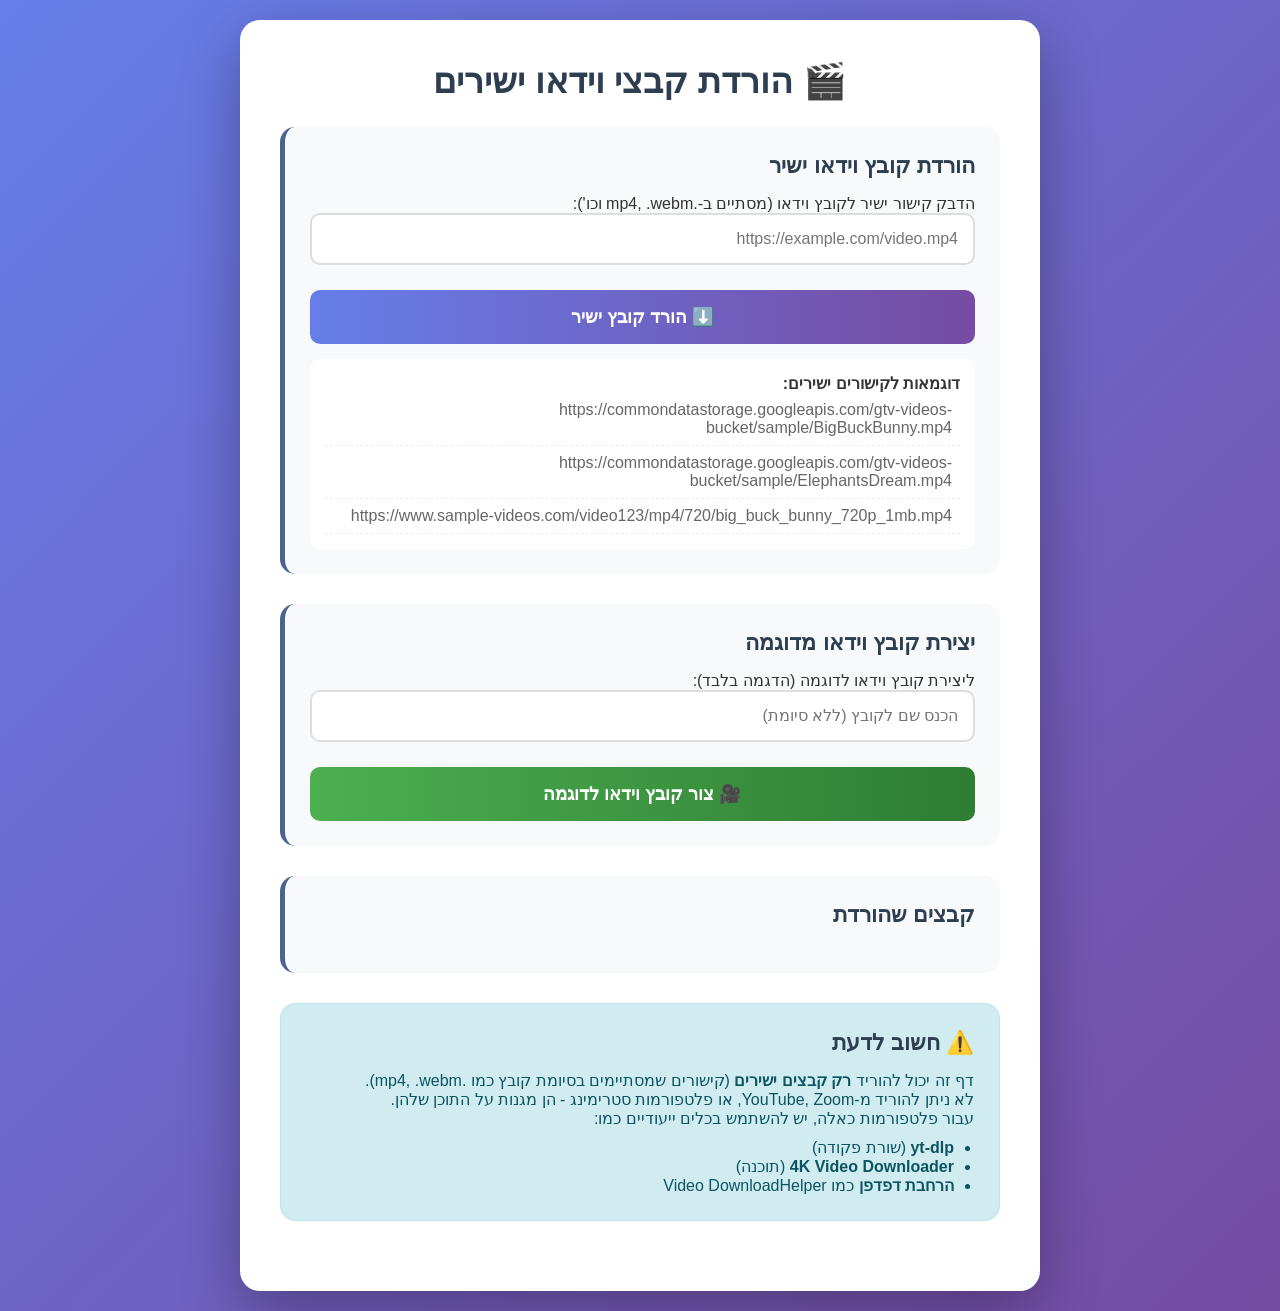
==== index.html @ 1f8e28ca "Upload project-2026-01-19" ====
<!DOCTYPE html>
<html lang="he" dir="rtl">
<head>
    <meta charset="UTF-8">
    <meta name="viewport" content="width=device-width, initial-scale=1.0">
    <title>הורדת קבצי וידאו ישירים</title>
    <style>
        * {
            margin: 0;
            padding: 0;
            box-sizing: border-box;
            font-family: 'Segoe UI', Tahoma, Geneva, Verdana, sans-serif;
        }
        
        body {
            background: linear-gradient(135deg, #667eea 0%, #764ba2 100%);
            min-height: 100vh;
            padding: 20px;
            color: #333;
        }
        
        .container {
            max-width: 800px;
            margin: 0 auto;
            background: white;
            border-radius: 20px;
            padding: 40px;
            box-shadow: 0 20px 60px rgba(0,0,0,0.3);
        }
        
        h1 {
            color: #2c3e50;
            margin-bottom: 25px;
            text-align: center;
            font-size: 2.2rem;
        }
        
        .section {
            background: #f8f9fa;
            border-radius: 15px;
            padding: 25px;
            margin-bottom: 30px;
            border-left: 5px solid #4a6491;
        }
        
        .section-title {
            color: #2c3e50;
            margin-bottom: 15px;
            font-size: 1.4rem;
        }
        
        .url-input {
            width: 100%;
            padding: 15px;
            border: 2px solid #ddd;
            border-radius: 10px;
            font-size: 16px;
            margin-bottom: 15px;
            transition: all 0.3s;
        }
        
        .url-input:focus {
            border-color: #667eea;
            outline: none;
            box-shadow: 0 0 0 3px rgba(102, 126, 234, 0.1);
        }
        
        .btn {
            background: linear-gradient(to right, #667eea, #764ba2);
            color: white;
            border: none;
            padding: 16px 30px;
            border-radius: 10px;
            font-size: 18px;
            cursor: pointer;
            width: 100%;
            margin-top: 10px;
            font-weight: bold;
            transition: transform 0.3s, box-shadow 0.3s;
        }
        
        .btn:hover {
            transform: translateY(-2px);
            box-shadow: 0 7px 14px rgba(102, 126, 234, 0.2);
        }
        
        .btn:active {
            transform: translateY(0);
        }
        
        .file-list {
            list-style: none;
            margin-top: 20px;
        }
        
        .file-item {
            background: white;
            border: 1px solid #e0e0e0;
            border-radius: 10px;
            padding: 15px;
            margin-bottom: 10px;
            display: flex;
            justify-content: space-between;
            align-items: center;
            transition: all 0.3s;
        }
        
        .file-item:hover {
            transform: translateX(-5px);
            box-shadow: 0 5px 15px rgba(0,0,0,0.1);
        }
        
        .download-btn {
            background: #4CAF50;
            color: white;
            border: none;
            padding: 8px 15px;
            border-radius: 5px;
            cursor: pointer;
            font-size: 14px;
        }
        
        .status {
            padding: 15px;
            border-radius: 10px;
            margin-top: 15px;
            text-align: center;
            display: none;
        }
        
        .success {
            background-color: #d4edda;
            color: #155724;
            border: 1px solid #c3e6cb;
        }
        
        .error {
            background-color: #f8d7da;
            color: #721c24;
            border: 1px solid #f5c6cb;
        }
        
        .info {
            background-color: #d1ecf1;
            color: #0c5460;
            border: 1px solid #bee5eb;
        }
        
        .example-list {
            background: white;
            border-radius: 10px;
            padding: 15px;
            margin-top: 15px;
        }
        
        .example-item {
            padding: 8px;
            border-bottom: 1px dashed #eee;
            color: #666;
            cursor: pointer;
        }
        
        .example-item:hover {
            background: #f5f5f5;
            color: #333;
        }
        
        .progress-bar {
            width: 100%;
            height: 10px;
            background: #f0f0f0;
            border-radius: 5px;
            margin-top: 10px;
            overflow: hidden;
            display: none;
        }
        
        .progress-fill {
            height: 100%;
            background: linear-gradient(to right, #667eea, #764ba2);
            width: 0%;
            transition: width 0.3s;
        }
        
        @media (max-width: 600px) {
            .container {
                padding: 20px;
            }
            
            h1 {
                font-size: 1.8rem;
            }
        }
    </style>
</head>
<body>
    <div class="container">
        <h1>🎬 הורדת קבצי וידאו ישירים</h1>
        
        <div class="section">
            <h2 class="section-title">הורדת קובץ וידאו ישיר</h2>
            <p>הדבק קישור ישיר לקובץ וידאו (מסתיים ב-.mp4, .webm וכו'):</p>
            
            <input type="url" id="directUrl" class="url-input" 
                   placeholder="https://example.com/video.mp4">
            
            <button onclick="downloadDirect()" class="btn">
                ⬇️ הורד קובץ ישיר
            </button>
            
            <div class="progress-bar" id="progressBar">
                <div class="progress-fill" id="progressFill"></div>
            </div>
            
            <div id="directStatus" class="status"></div>
            
            <div class="example-list">
                <p><strong>דוגמאות לקישורים ישירים:</strong></p>
                <div class="example-item" onclick="useExample(0)">
                    https://commondatastorage.googleapis.com/gtv-videos-bucket/sample/BigBuckBunny.mp4
                </div>
                <div class="example-item" onclick="useExample(1)">
                    https://commondatastorage.googleapis.com/gtv-videos-bucket/sample/ElephantsDream.mp4
                </div>
                <div class="example-item" onclick="useExample(2)">
                    https://www.sample-videos.com/video123/mp4/720/big_buck_bunny_720p_1mb.mp4
                </div>
            </div>
        </div>
        
        <div class="section">
            <h2 class="section-title">יצירת קובץ וידאו מדוגמה</h2>
            <p>ליצירת קובץ וידאו לדוגמה (הדגמה בלבד):</p>
            
            <input type="text" id="fileName" class="url-input" 
                   placeholder="הכנס שם לקובץ (ללא סיומת)">
            
            <button onclick="createSampleVideo()" class="btn" style="background: linear-gradient(to right, #4CAF50, #2E7D32);">
                🎥 צור קובץ וידאו לדוגמה
            </button>
            
            <div id="sampleStatus" class="status"></div>
        </div>
        
        <div class="section">
            <h2 class="section-title">קבצים שהורדת</h2>
            <ul class="file-list" id="fileList">
                <!-- קבצים יוצגו כאן -->
            </ul>
        </div>
        
        <div class="section info">
            <h2 class="section-title">⚠️ חשוב לדעת</h2>
            <p>דף זה יכול להוריד <strong>רק קבצים ישירים</strong> (קישורים שמסתיימים בסיומת קובץ כמו .mp4, .webm).</p>
            <p>לא ניתן להוריד מ-YouTube, Zoom, או פלטפורמות סטרימינג - הן מגנות על התוכן שלהן.</p>
            <p>עבור פלטפורמות כאלה, יש להשתמש בכלים ייעודיים כמו:</p>
            <ul style="margin-right: 20px; margin-top: 10px;">
                <li><strong>yt-dlp</strong> (שורת פקודה)</li>
                <li><strong>4K Video Downloader</strong> (תוכנה)</li>
                <li><strong>הרחבת דפדפן</strong> כמו Video DownloadHelper</li>
            </ul>
        </div>
    </div>
    
    <script>
        // רשימת דוגמאות לקישורים ישירים
        const exampleUrls = [
            "https://commondatastorage.googleapis.com/gtv-videos-bucket/sample/BigBuckBunny.mp4",
            "https://commondatastorage.googleapis.com/gtv-videos-bucket/sample/ElephantsDream.mp4",
            "https://www.sample-videos.com/video123/mp4/720/big_buck_bunny_720p_1mb.mp4"
        ];
        
        // שימוש בדוגמה
        function useExample(index) {
            document.getElementById('directUrl').value = exampleUrls[index];
        }
        
        // הורדת קובץ ישיר
        async function downloadDirect() {
            const url = document.getElementById('directUrl').value.trim();
            const statusDiv = document.getElementById('directStatus');
            const progressBar = document.getElementById('progressBar');
            const progressFill = document.getElementById('progressFill');
            
            if (!url) {
                showStatus(statusDiv, 'נא להזין קישור', 'error');
                return;
            }
            
            // בדיקה אם זה קישור ישיר לקובץ וידאו
            const videoExtensions = ['.mp4', '.webm', '.ogg', '.mov', '.avi', '.mkv'];
            const isDirectVideo = videoExtensions.some(ext => url.toLowerCase().includes(ext));
            
            if (!isDirectVideo) {
                showStatus(statusDiv, 'זה לא קישור ישיר לקובץ וידאו. קישור ישיר צריך להסתיים בסיומת כמו .mp4', 'error');
                return;
            }
            
            try {
                // הראה סרגל התקדמות
                progressBar.style.display = 'block';
                progressFill.style.width = '30%';
                
                // נסה להוריד את הקובץ
                const response = await fetch(url, { mode: 'cors' });
                
                progressFill.style.width = '60%';
                
                if (!response.ok) {
                    throw new Error(`שגיאה: ${response.status} ${response.statusText}`);
                }
                
                const contentLength = response.headers.get('content-length');
                const totalSize = contentLength ? parseInt(contentLength) : null;
                
                const blob = await response.blob();
                
                progressFill.style.width = '90%';
                
                // הורדת הקובץ
                const blobUrl = URL.createObjectURL(blob);
                const link = document.createElement('a');
                link.href = blobUrl;
                
                // חילוץ שם הקובץ מהקישור
                let filename = url.split('/').pop();
                if (!filename.includes('.')) {
                    filename = 'video.mp4';
                }
                
                link.download = filename;
                document.body.appendChild(link);
                link.click();
                document.body.removeChild(link);
                
                // שחרור המשאב
                setTimeout(() => URL.revokeObjectURL(blobUrl), 100);
                
                progressFill.style.width = '100%';
                
                // הוסף לרשימת הקבצים
                addToFileList(filename, blob.size);
                
                showStatus(statusDiv, `✅ הקובץ ${filename} הורד בהצלחה! (${formatFileSize(blob.size)})`, 'success');
                
                // אפס את סרגל ההתקדמות
                setTimeout(() => {
                    progressBar.style.display = 'none';
                    progressFill.style.width = '0%';
                }, 1000);
                
            } catch (error) {
                progressBar.style.display = 'none';
                progressFill.style.width = '0%';
                
                if (error.name === 'TypeError' && error.message.includes('CORS')) {
                    showStatus(statusDiv, '❌ שגיאת CORS: השרת לא מאפשר הורדה ישירה מדפדפן. נסה קישור מאתר אחר.', 'error');
                } else {
                    showStatus(statusDiv, `❌ שגיאה: ${error.message}`, 'error');
                }
            }
        }
        
        // יצירת קובץ וידאו לדוגמה
        function createSampleVideo() {
            const fileNameInput = document.getElementById('fileName').value.trim();
            const statusDiv = document.getElementById('sampleStatus');
            const filename = fileNameInput ? `${fileNameInput}.mp4` : 'sample_video.mp4';
            
            // יצירת קובץ וידאו מדומה (בפועל זה קובץ טקסט שנראה כמו וידאו)
            const videoContent = `
            זהו קובץ וידאו לדוגמה.
            
            בפועל, דף HTML לא יכול ליצור קובץ וידאו אמיתי ללא שרת.
            
            לצורך הדגמה, זהו קובץ טקסט עם סיומת .mp4.
            
            להורדת וידאו אמיתי:
            1. מצא קישור ישיר לקובץ וידאו (מסתיים ב-.mp4)
            2. השתמש בשירותי צד שלישי כמו yt-dlp ליוטיוב
            3. השתמש בתוכנות כמו 4K Video Downloader
            
            זום: לרוב דורש הרשאת מנהל להורדת הקלטות.
            `;
            
            const blob = new Blob([videoContent], { type: 'video/mp4' });
            const blobUrl = URL.createObjectURL(blob);
            
            const link = document.createElement('a');
            link.href = blobUrl;
            link.download = filename;
            document.body.appendChild(link);
            link.click();
            document.body.removeChild(link);
            
            // הוסף לרשימת הקבצים
            addToFileList(filename, blob.size);
            
            showStatus(statusDiv, `✅ קובץ לדוגמה ${filename} נוצר!`, 'success');
            
            // שחרור המשאב
            setTimeout(() => URL.revokeObjectURL(blobUrl), 100);
        }
        
        // פונקציות עזר
        function showStatus(element, message, type) {
            element.textContent = message;
            element.className = `status ${type}`;
            element.style.display = 'block';
            
            setTimeout(() => {
                element.style.display = 'none';
            }, 5000);
        }
        
        function addToFileList(filename, size) {
            const fileList = document.getElementById('fileList');
            const listItem = document.createElement('li');
            listItem.className = 'file-item';
            
            const sizeText = size ? ` (${formatFileSize(size)})` : '';
            
            listItem.innerHTML = `
                <span>📁 ${filename}${sizeText}</span>
                <button class="download-btn" onclick="downloadAgain('${filename}', ${size})">
                    הורד שוב
                </button>
            `;
            
            fileList.appendChild(listItem);
        }
        
        function formatFileSize(bytes) {
            if (bytes === 0) return '0 Bytes';
            const k = 1024;
            const sizes = ['Bytes', 'KB', 'MB', 'GB'];
            const i = Math.floor(Math.log(bytes) / Math.log(k));
            return parseFloat((bytes / Math.pow(k, i)).toFixed(2)) + ' ' + sizes[i];
        }
        
        function downloadAgain(filename, size) {
            // יצירת קובץ ריק לדוגמה
            const content = `קובץ: ${filename}\nגודל: ${formatFileSize(size || 1024)}\nזמן: ${new Date().toLocaleString()}`;
            const blob = new Blob([content], { type: 'application/octet-stream' });
            const blobUrl = URL.createObjectURL(blob);
            
            const link = document.createElement('a');
            link.href = blobUrl;
            link.download = filename;
            document.body.appendChild(link);
            link.click();
            document.body.removeChild(link);
            
            setTimeout(() => URL.revokeObjectURL(blobUrl), 100);
            
            // הצג הודעה
            const statusDiv = document.getElementById('directStatus');
            showStatus(statusDiv, `✅ ${filename} נשלח להורדה`, 'success');
        }
        
        // בדיקה אוטומטית של קישור שהוזן
        document.getElementById('directUrl').addEventListener('input', function() {
            const url = this.value.toLowerCase();
            const statusDiv = document.getElementById('directStatus');
            
            if (!url) return;
            
            // בדיקה אם זה נראה כמו קישור לפלטפורמת סטרימינג
            const streamingDomains = ['youtube.com', 'youtu.be', 'vimeo.com', 'zoom.us', 'netflix', 'facebook.com/watch'];
            const isStreaming = streamingDomains.some(domain => url.includes(domain));
            
            if (isStreaming) {
                showStatus(statusDiv, '⚠️ זה קישור לפלטפורמת סטרימינג. דף זה לא יכול להוריד מפלטפורמות אלו. נסה קישור ישיר לקובץ.', 'error');
            }
            
            // בדיקה אם זה קישור ישיר
            const directExtensions = ['.mp4', '.webm', '.ogg', '.mov', '.avi', '.mkv'];
            const isDirect = directExtensions.some(ext => url.includes(ext));
            
            if (isDirect && !isStreaming) {
                this.style.borderColor = '#4CAF50';
                this.style.backgroundColor = '#f0fff4';
            } else {
                this.style.borderColor = '';
                this.style.backgroundColor = '';
            }
        });
    </script>
</body>
</html>
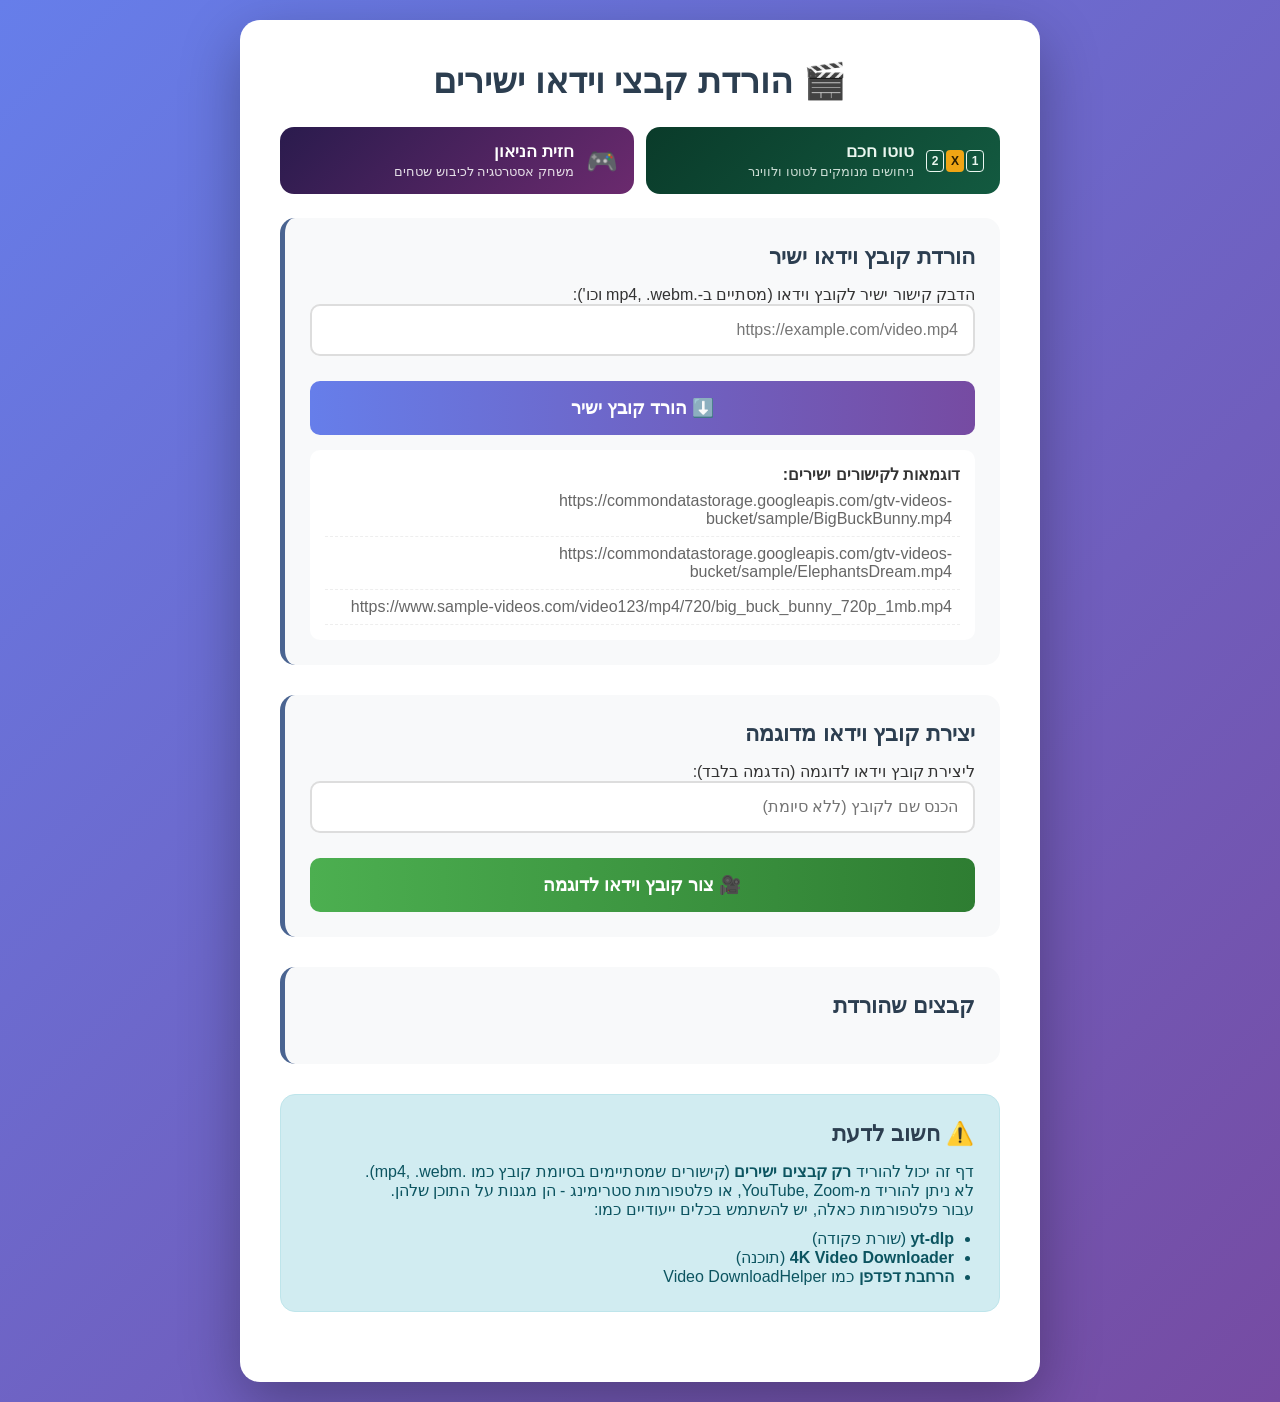
==== commit f9e97494: "Add links to Toto Smart and the game on the site home page Co-Authored-By: Claude Opus 5.5 <noreply@" ====
--- a/index.html
+++ b/index.html
@@ -196,6 +196,17 @@
 <body>
     <div class="container">
         <h1>🎬 הורדת קבצי וידאו ישירים</h1>
+
+        <nav class="site-apps" aria-label="אפליקציות באתר" style="display:grid;grid-template-columns:repeat(auto-fit,minmax(220px,1fr));gap:12px;margin:0 0 24px">
+            <a href="toto/" style="display:flex;align-items:center;gap:12px;padding:14px 16px;border-radius:14px;background:linear-gradient(135deg,#0a3b2a,#135a40);color:#eaf6ef;text-decoration:none">
+                <span aria-hidden="true" style="display:inline-flex;gap:2px;font:700 12px sans-serif"><i style="font-style:normal;width:18px;height:22px;display:grid;place-items:center;border:1.5px solid currentColor;border-radius:4px">1</i><i style="font-style:normal;width:18px;height:22px;display:grid;place-items:center;border-radius:4px;background:#f0a514;color:#2b1d00">X</i><i style="font-style:normal;width:18px;height:22px;display:grid;place-items:center;border:1.5px solid currentColor;border-radius:4px">2</i></span>
+                <span><b style="display:block;font-size:1.05rem">טוטו חכם</b><small style="opacity:.85">ניחושים מנומקים לטוטו ולווינר</small></span>
+            </a>
+            <a href="game/" style="display:flex;align-items:center;gap:12px;padding:14px 16px;border-radius:14px;background:linear-gradient(135deg,#2a1b4d,#6b2a6e);color:#fff;text-decoration:none">
+                <span aria-hidden="true" style="font-size:1.6rem">🎮</span>
+                <span><b style="display:block;font-size:1.05rem">חזית הניאון</b><small style="opacity:.85">משחק אסטרטגיה לכיבוש שטחים</small></span>
+            </a>
+        </nav>
         
         <div class="section">
             <h2 class="section-title">הורדת קובץ וידאו ישיר</h2>
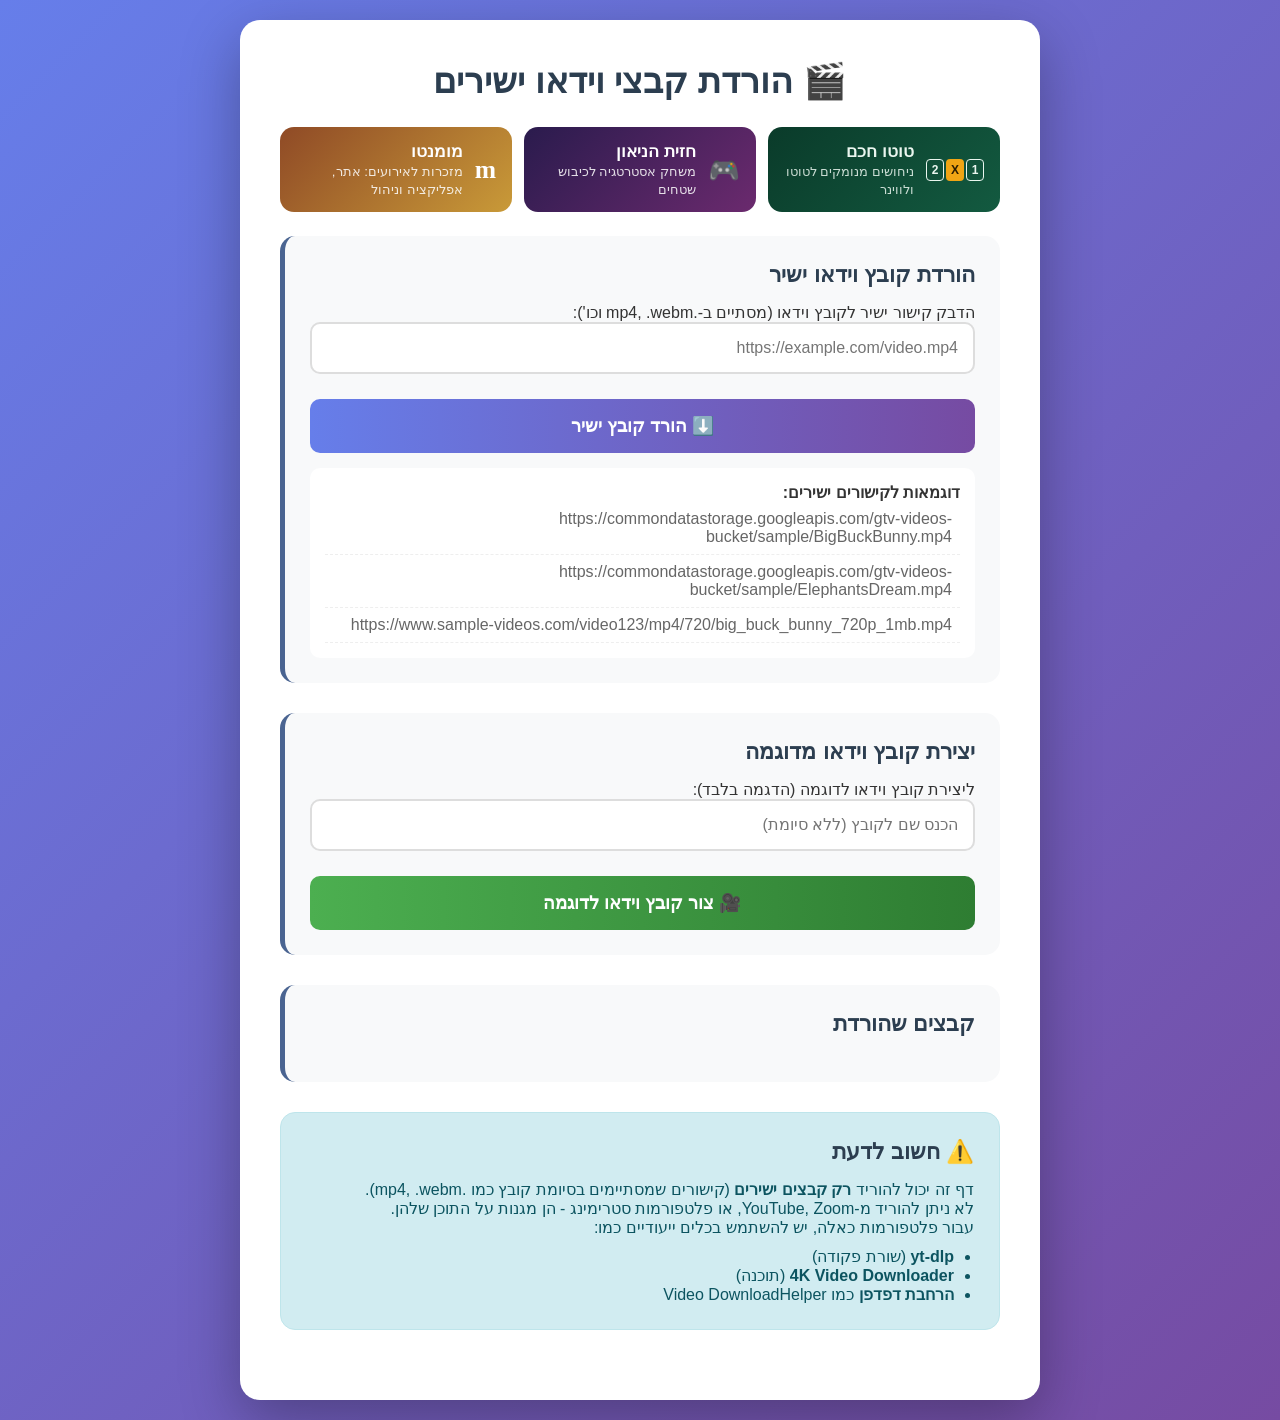
==== commit 8b12fc03: "Momento: event souvenir business – client site, guest app and management system Customer site with p" ====
--- a/index.html
+++ b/index.html
@@ -205,6 +205,10 @@
             <a href="game/" style="display:flex;align-items:center;gap:12px;padding:14px 16px;border-radius:14px;background:linear-gradient(135deg,#2a1b4d,#6b2a6e);color:#fff;text-decoration:none">
                 <span aria-hidden="true" style="font-size:1.6rem">🎮</span>
                 <span><b style="display:block;font-size:1.05rem">חזית הניאון</b><small style="opacity:.85">משחק אסטרטגיה לכיבוש שטחים</small></span>
+            </a>
+            <a href="momento/" style="display:flex;align-items:center;gap:12px;padding:14px 16px;border-radius:14px;background:linear-gradient(135deg,#8f4a26,#c99a38);color:#fff;text-decoration:none">
+                <span aria-hidden="true" style="font:900 1.6rem Georgia,serif">m</span>
+                <span><b style="display:block;font-size:1.05rem">מומנטו</b><small style="opacity:.85">מזכרות לאירועים: אתר, אפליקציה וניהול</small></span>
             </a>
         </nav>
         
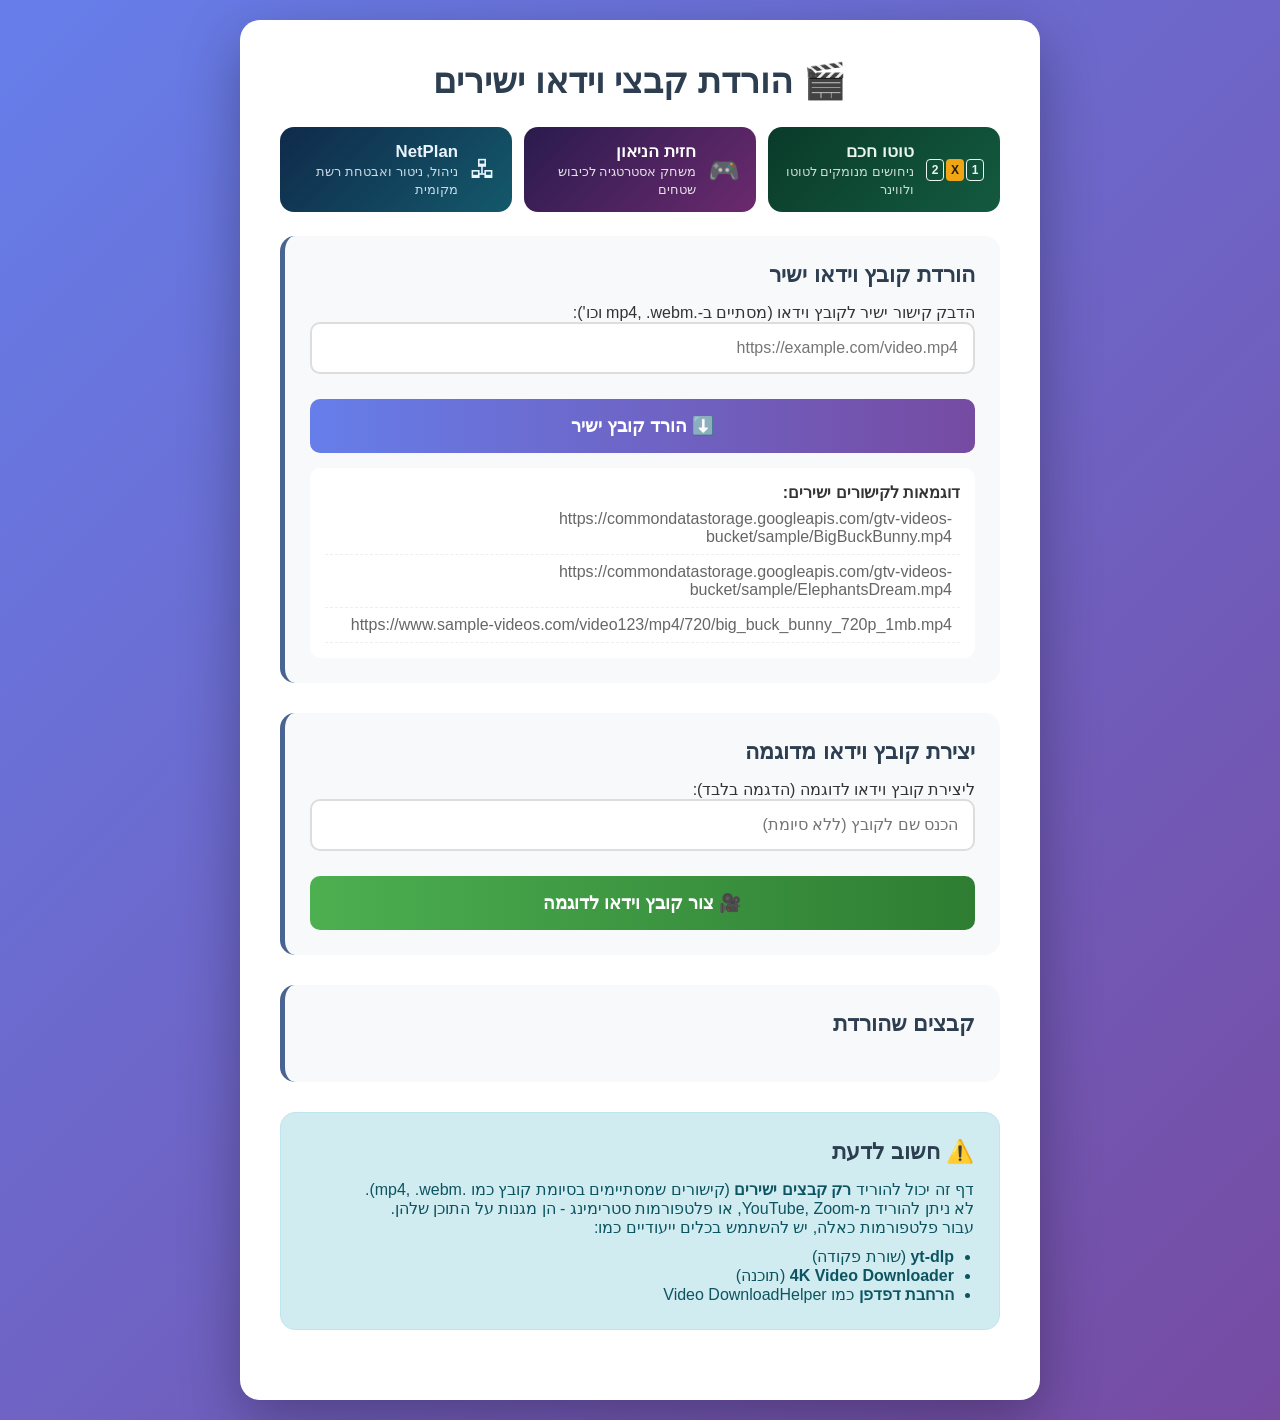
==== commit 9ea9cd7f: "Add NetPlan: local network discovery, monitoring and security tool Detects cable plug/unplug and run" ====
--- a/index.html
+++ b/index.html
@@ -206,9 +206,9 @@
                 <span aria-hidden="true" style="font-size:1.6rem">🎮</span>
                 <span><b style="display:block;font-size:1.05rem">חזית הניאון</b><small style="opacity:.85">משחק אסטרטגיה לכיבוש שטחים</small></span>
             </a>
-            <a href="momento/" style="display:flex;align-items:center;gap:12px;padding:14px 16px;border-radius:14px;background:linear-gradient(135deg,#8f4a26,#c99a38);color:#fff;text-decoration:none">
-                <span aria-hidden="true" style="font:900 1.6rem Georgia,serif">m</span>
-                <span><b style="display:block;font-size:1.05rem">מומנטו</b><small style="opacity:.85">מזכרות לאירועים: אתר, אפליקציה וניהול</small></span>
+            <a href="netplan/web/" style="display:flex;align-items:center;gap:12px;padding:14px 16px;border-radius:14px;background:linear-gradient(135deg,#0f2a4a,#14596b);color:#eaf4ff;text-decoration:none">
+                <span aria-hidden="true" style="font-size:1.6rem">🖧</span>
+                <span><b style="display:block;font-size:1.05rem">NetPlan</b><small style="opacity:.85">ניהול, ניטור ואבטחת רשת מקומית</small></span>
             </a>
         </nav>
         
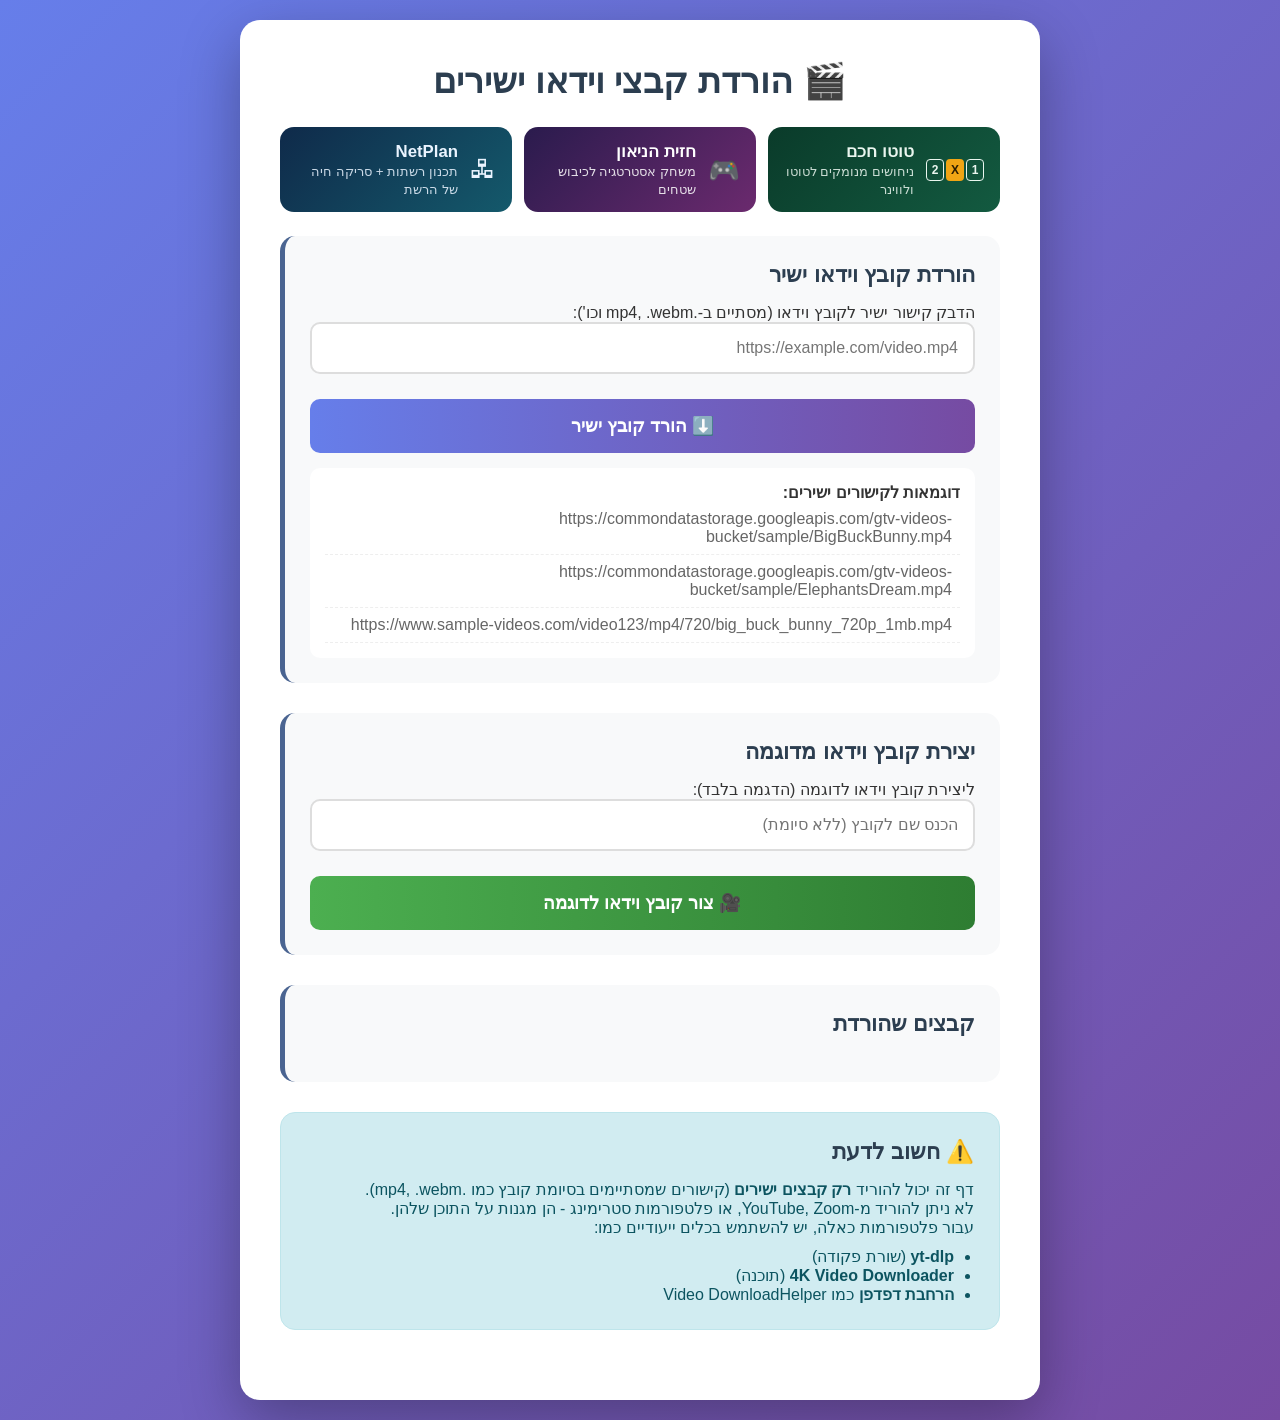
==== commit bd6d4abb: "Sync NetPlan agent copy with devops-hub and link to the NetPlan site Co-Authored-By: Claude Opus 5.5" ====
--- a/index.html
+++ b/index.html
@@ -206,9 +206,9 @@
                 <span aria-hidden="true" style="font-size:1.6rem">🎮</span>
                 <span><b style="display:block;font-size:1.05rem">חזית הניאון</b><small style="opacity:.85">משחק אסטרטגיה לכיבוש שטחים</small></span>
             </a>
-            <a href="netplan/web/" style="display:flex;align-items:center;gap:12px;padding:14px 16px;border-radius:14px;background:linear-gradient(135deg,#0f2a4a,#14596b);color:#eaf4ff;text-decoration:none">
+            <a href="https://devopsdevopshaim-wq.github.io/devops-hub/netplan/#livescan" style="display:flex;align-items:center;gap:12px;padding:14px 16px;border-radius:14px;background:linear-gradient(135deg,#0f2a4a,#14596b);color:#eaf4ff;text-decoration:none">
                 <span aria-hidden="true" style="font-size:1.6rem">🖧</span>
-                <span><b style="display:block;font-size:1.05rem">NetPlan</b><small style="opacity:.85">ניהול, ניטור ואבטחת רשת מקומית</small></span>
+                <span><b style="display:block;font-size:1.05rem">NetPlan</b><small style="opacity:.85">תכנון רשתות + סריקה חיה של הרשת</small></span>
             </a>
         </nav>
         
